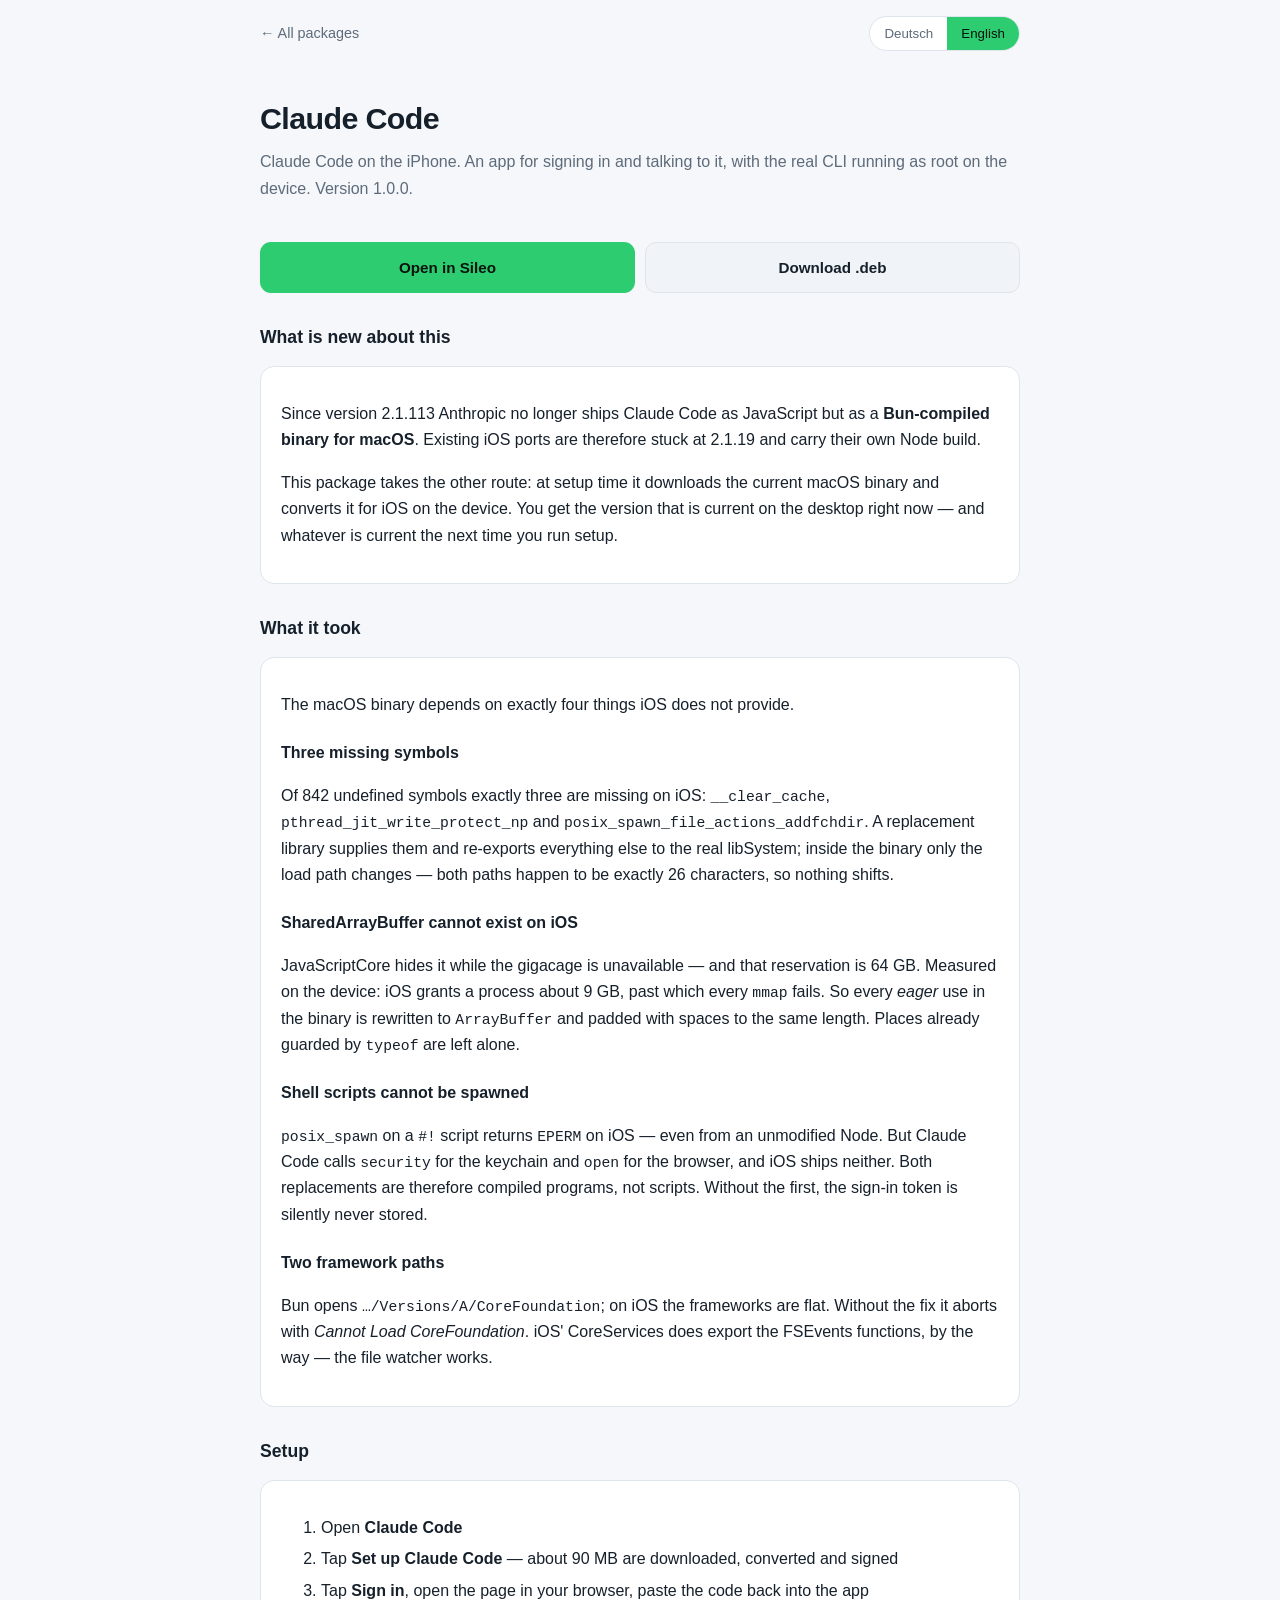
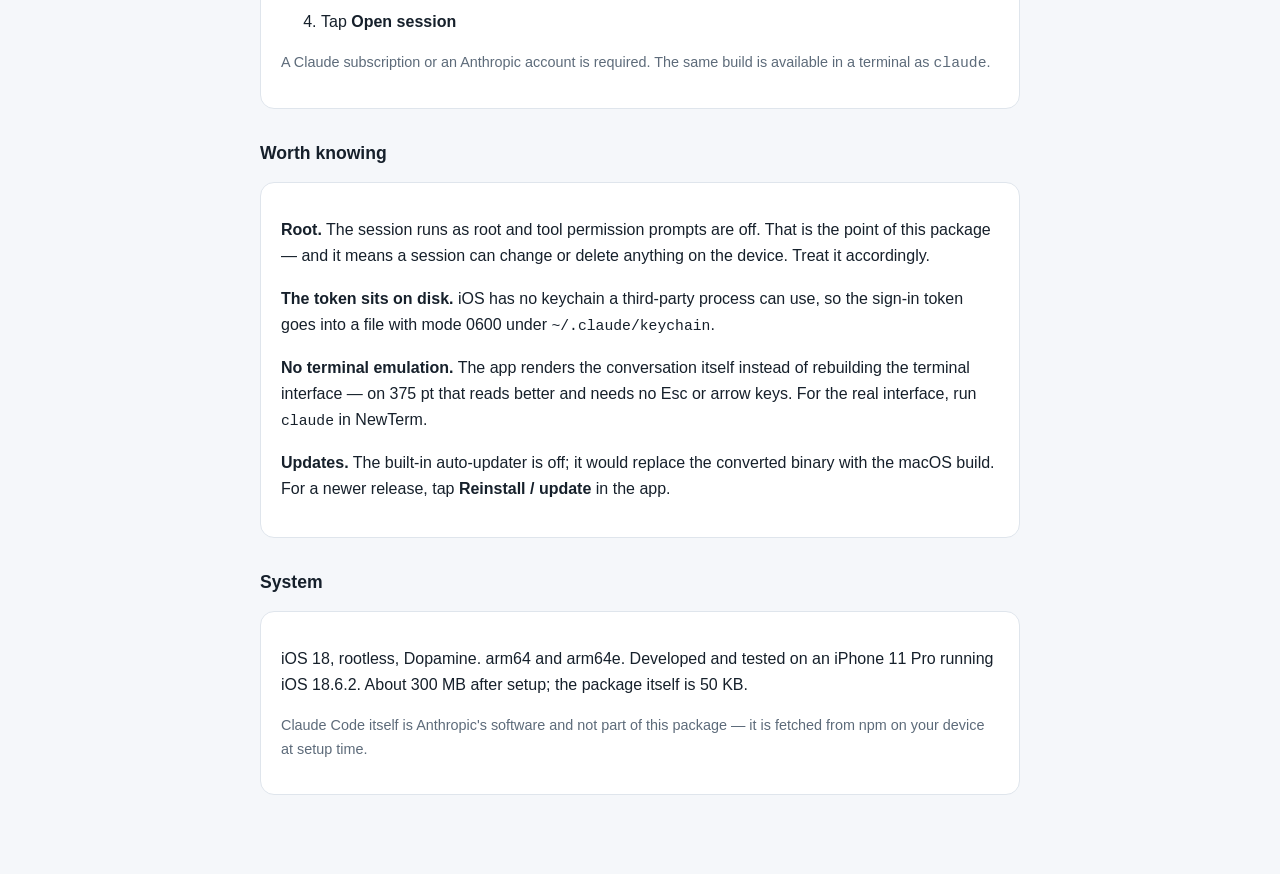
==== depictions/claudecode/index.html @ 3fb15349 "Claude Code 1.0.0: die echte CLI auf dem iPhone, als root Anthropic liefert Claude Code seit 2.1.113" ====
<!doctype html>
<html lang="de">
<head>
<meta charset="utf-8">
<meta name="viewport" content="width=device-width, initial-scale=1">
<title>Claude Code — GGTweaks</title>
<link rel="icon" href="../../favicon.png">
<link rel="stylesheet" href="../../assets/style.css">
<script src="../../assets/lang.js" defer></script>
</head>
<body>
<div class="wrap">

<div class="topbar">
  <a class="back" href="../../"><span data-lang="de">← Alle Pakete</span><span data-lang="en">← All packages</span></a>
  <div class="langtoggle" role="group" aria-label="Sprache / Language">
    <button id="btn-de" aria-pressed="true">Deutsch</button>
    <button id="btn-en" aria-pressed="false">English</button>
  </div>
</div>

<header>
  <h1>Claude Code</h1>
  <p class="lead" data-lang="de">
    Claude Code auf dem iPhone. App zum Anmelden und Unterhalten, dahinter läuft
    die echte CLI als root auf dem Gerät. Version 1.0.0.
  </p>
  <p class="lead" data-lang="en">
    Claude Code on the iPhone. An app for signing in and talking to it, with the
    real CLI running as root on the device. Version 1.0.0.
  </p>
</header>

<div class="btns">
  <a class="btn primary" href="sileo://source/https://fabiangold.github.io/ggtweaks/">
    <span data-lang="de">In Sileo öffnen</span><span data-lang="en">Open in Sileo</span>
  </a>
  <a class="btn plain" href="../../debs/com.ggtweaks.claudecode_1.0.0_iphoneos-arm64.deb">
    <span data-lang="de">.deb laden</span><span data-lang="en">Download .deb</span>
  </a>
</div>

<h2 data-lang="de">Was daran neu ist</h2>
<h2 data-lang="en">What is new about this</h2>
<div class="card">
  <p data-lang="de">
    Anthropic liefert Claude Code seit Fassung 2.1.113 nicht mehr als
    JavaScript, sondern als <strong>mit Bun übersetztes Binary für macOS</strong>.
    Bisherige Portierungen auf iOS hängen deshalb bei Fassung 2.1.19 fest und
    bringen ein eigenes Node mit.
  </p>
  <p data-lang="en">
    Since version 2.1.113 Anthropic no longer ships Claude Code as JavaScript
    but as a <strong>Bun-compiled binary for macOS</strong>. Existing iOS ports
    are therefore stuck at 2.1.19 and carry their own Node build.
  </p>
  <p data-lang="de">
    Dieses Paket geht den anderen Weg: es lädt beim Einrichten das aktuelle
    macOS-Binary und rechnet es auf dem Gerät auf iOS um. Du bekommst also die
    Fassung, die gerade auch auf dem Rechner läuft — und beim nächsten
    Einrichten die dann aktuelle.
  </p>
  <p data-lang="en">
    This package takes the other route: at setup time it downloads the current
    macOS binary and converts it for iOS on the device. You get the version that
    is current on the desktop right now — and whatever is current the next time
    you run setup.
  </p>
</div>

<h2 data-lang="de">Was dafür nötig war</h2>
<h2 data-lang="en">What it took</h2>
<div class="card">
  <p data-lang="de">
    Das macOS-Binary hängt an genau vier Dingen, die es unter iOS nicht gibt.
  </p>
  <p data-lang="en">
    The macOS binary depends on exactly four things iOS does not provide.
  </p>

  <h3 data-lang="de">Drei fehlende Symbole</h3>
  <h3 data-lang="en">Three missing symbols</h3>
  <p data-lang="de">
    Von 842 undefinierten Symbolen fehlen unter iOS genau drei:
    <code>__clear_cache</code>, <code>pthread_jit_write_protect_np</code> und
    <code>posix_spawn_file_actions_addfchdir</code>. Eine Ersatzbibliothek
    liefert sie nach und reicht alles Übrige an die echte libSystem weiter; im
    Binary wird nur der Ladepfad umgebogen — beide Pfade sind zufällig genau
    26 Zeichen lang, es verschiebt sich also kein Byte.
  </p>
  <p data-lang="en">
    Of 842 undefined symbols exactly three are missing on iOS:
    <code>__clear_cache</code>, <code>pthread_jit_write_protect_np</code> and
    <code>posix_spawn_file_actions_addfchdir</code>. A replacement library
    supplies them and re-exports everything else to the real libSystem; inside
    the binary only the load path changes — both paths happen to be exactly
    26 characters, so nothing shifts.
  </p>

  <h3 data-lang="de">SharedArrayBuffer kann es unter iOS nicht geben</h3>
  <h3 data-lang="en">SharedArrayBuffer cannot exist on iOS</h3>
  <p data-lang="de">
    JavaScriptCore blendet ihn aus, solange die Gigacage fehlt — und die will
    64 GB Adressraum reservieren. Am Gerät nachgemessen: iOS gibt einem Prozess
    rund 9 GB, darüber scheitert jedes <code>mmap</code>. Also wird jede
    <em>eifrige</em> Verwendung im Binary auf <code>ArrayBuffer</code>
    umgeschrieben und mit Leerzeichen auf dieselbe Länge gebracht. Stellen, die
    ohnehin mit <code>typeof</code> abgesichert sind, bleiben unangetastet.
  </p>
  <p data-lang="en">
    JavaScriptCore hides it while the gigacage is unavailable — and that
    reservation is 64 GB. Measured on the device: iOS grants a process about
    9 GB, past which every <code>mmap</code> fails. So every <em>eager</em> use
    in the binary is rewritten to <code>ArrayBuffer</code> and padded with
    spaces to the same length. Places already guarded by <code>typeof</code> are
    left alone.
  </p>

  <h3 data-lang="de">Skripte lassen sich nicht starten</h3>
  <h3 data-lang="en">Shell scripts cannot be spawned</h3>
  <p data-lang="de">
    <code>posix_spawn</code> auf ein <code>#!</code>-Skript liefert unter iOS
    <code>EPERM</code> — auch aus unverändertem Node heraus. Claude Code ruft
    aber <code>security</code> für den Schlüsselbund und <code>open</code> für
    den Browser auf, und beides bringt iOS nicht mit. Beide Ersätze sind deshalb
    übersetzte Programme, keine Skripte. Ohne den ersten wird das Anmeldetoken
    stillschweigend nicht gespeichert.
  </p>
  <p data-lang="en">
    <code>posix_spawn</code> on a <code>#!</code> script returns
    <code>EPERM</code> on iOS — even from an unmodified Node. But Claude Code
    calls <code>security</code> for the keychain and <code>open</code> for the
    browser, and iOS ships neither. Both replacements are therefore compiled
    programs, not scripts. Without the first, the sign-in token is silently
    never stored.
  </p>

  <h3 data-lang="de">Zwei Framework-Pfade</h3>
  <h3 data-lang="en">Two framework paths</h3>
  <p data-lang="de">
    Bun öffnet <code>…/Versions/A/CoreFoundation</code>; unter iOS liegen die
    Frameworks flach. Ohne die Korrektur bricht es mit
    <em>Cannot Load CoreFoundation</em> ab. iOS' CoreServices exportiert die
    FSEvents-Funktionen übrigens wirklich — der Dateiwächter läuft.
  </p>
  <p data-lang="en">
    Bun opens <code>…/Versions/A/CoreFoundation</code>; on iOS the frameworks
    are flat. Without the fix it aborts with <em>Cannot Load CoreFoundation</em>.
    iOS' CoreServices does export the FSEvents functions, by the way — the file
    watcher works.
  </p>
</div>

<h2 data-lang="de">Einrichten</h2>
<h2 data-lang="en">Setup</h2>
<div class="card">
  <ol data-lang="de">
    <li><strong>Claude Code</strong> öffnen</li>
    <li><strong>Claude Code einrichten</strong> antippen — rund 90 MB werden
        geladen, umgerechnet und signiert</li>
    <li><strong>Anmelden</strong> antippen, die Seite im Browser öffnen, den
        Code zurück in die App einfügen</li>
    <li><strong>Sitzung öffnen</strong></li>
  </ol>
  <ol data-lang="en">
    <li>Open <strong>Claude Code</strong></li>
    <li>Tap <strong>Set up Claude Code</strong> — about 90 MB are downloaded,
        converted and signed</li>
    <li>Tap <strong>Sign in</strong>, open the page in your browser, paste the
        code back into the app</li>
    <li>Tap <strong>Open session</strong></li>
  </ol>
  <p class="note" data-lang="de">
    Ein Claude-Abonnement oder ein Anthropic-Konto ist Voraussetzung. Im
    Terminal steht derselbe Stand als <code>claude</code> bereit.
  </p>
  <p class="note" data-lang="en">
    A Claude subscription or an Anthropic account is required. The same build is
    available in a terminal as <code>claude</code>.
  </p>
</div>

<h2 data-lang="de">Was du wissen solltest</h2>
<h2 data-lang="en">Worth knowing</h2>
<div class="card">
  <p data-lang="de">
    <strong>Root.</strong> Die Sitzung läuft als root und die Rückfragen vor
    Werkzeugaufrufen sind abgeschaltet. Genau darum geht es bei diesem Paket —
    und es heißt, dass eine Sitzung alles auf dem Gerät ändern oder löschen
    kann. Entsprechend behandeln.
  </p>
  <p data-lang="en">
    <strong>Root.</strong> The session runs as root and tool permission prompts
    are off. That is the point of this package — and it means a session can
    change or delete anything on the device. Treat it accordingly.
  </p>
  <p data-lang="de">
    <strong>Das Token liegt im Klartext.</strong> iOS hat keinen Schlüsselbund,
    den ein fremder Prozess benutzen kann. Das Anmeldetoken landet deshalb in
    einer Datei mit Modus 0600 unter <code>~/.claude/keychain</code>.
  </p>
  <p data-lang="en">
    <strong>The token sits on disk.</strong> iOS has no keychain a third-party
    process can use, so the sign-in token goes into a file with mode 0600 under
    <code>~/.claude/keychain</code>.
  </p>
  <p data-lang="de">
    <strong>Keine Terminalnachbildung.</strong> Die App stellt die Unterhaltung
    selbst dar statt die Terminaloberfläche nachzubauen — auf 375 pt liest sich
    das besser und kommt ohne Esc und Pfeiltasten aus. Wer die echte Oberfläche
    will, startet <code>claude</code> in NewTerm.
  </p>
  <p data-lang="en">
    <strong>No terminal emulation.</strong> The app renders the conversation
    itself instead of rebuilding the terminal interface — on 375 pt that reads
    better and needs no Esc or arrow keys. For the real interface, run
    <code>claude</code> in NewTerm.
  </p>
  <p data-lang="de">
    <strong>Aktualisieren.</strong> Der eingebaute Autoupdater ist abgeschaltet;
    er würde das umgerechnete Binary durch das macOS-Build ersetzen. Für eine
    neuere Fassung in der App <strong>Neu einrichten</strong> antippen.
  </p>
  <p data-lang="en">
    <strong>Updates.</strong> The built-in auto-updater is off; it would replace
    the converted binary with the macOS build. For a newer release, tap
    <strong>Reinstall / update</strong> in the app.
  </p>
</div>

<h2 data-lang="de">System</h2>
<h2 data-lang="en">System</h2>
<div class="card">
  <p data-lang="de">
    iOS 18, rootless, Dopamine. arm64 und arm64e. Entwickelt und geprüft auf
    einem iPhone 11 Pro mit iOS 18.6.2. Rund 300 MB nach dem Einrichten, das
    Paket selbst 50 KB.
  </p>
  <p data-lang="en">
    iOS 18, rootless, Dopamine. arm64 and arm64e. Developed and tested on an
    iPhone 11 Pro running iOS 18.6.2. About 300 MB after setup; the package
    itself is 50 KB.
  </p>
  <p class="note" data-lang="de">
    Claude Code selbst ist Software von Anthropic und nicht Teil dieses Pakets —
    es wird beim Einrichten auf deinem Gerät von npm geladen.
  </p>
  <p class="note" data-lang="en">
    Claude Code itself is Anthropic's software and not part of this package — it
    is fetched from npm on your device at setup time.
  </p>
</div>

</div>
</body>
</html>
---- assets/style.css ----
/* Gemeinsame Gestaltung für Startseite und Paketseiten. */
:root {
  --bg:#0e141b; --card:#161f2a; --line:#243140;
  --fg:#e8eef5; --dim:#93a3b5; --accent:#2ecc71;
}
* { box-sizing:border-box; }
body {
  margin:0; padding:0 20px 64px;
  font:16px/1.65 -apple-system, BlinkMacSystemFont, "Segoe UI", Roboto, sans-serif;
  background:var(--bg); color:var(--fg);
}
.wrap { max-width:760px; margin:0 auto; }
a { color:var(--accent); }

/* Kopfzeile mit Sprachumschalter */
.topbar {
  display:flex; align-items:center; justify-content:space-between;
  padding:16px 0; gap:12px;
}
.back { color:var(--dim); text-decoration:none; font-size:.9rem; }
.back:hover { color:var(--accent); }
.langtoggle {
  display:inline-flex; border:1px solid var(--line); border-radius:999px;
  overflow:hidden; background:var(--card); flex:0 0 auto;
}
.langtoggle button {
  appearance:none; border:0; background:transparent; color:var(--dim);
  font:600 13px/1 inherit; padding:9px 14px; cursor:pointer;
}
.langtoggle button[aria-pressed="true"] { background:var(--accent); color:#08130c; }

header { padding:12px 0 26px; }
header.center { text-align:center; }
header img { width:96px; height:96px; border-radius:22px; }
h1 { font-size:1.9rem; margin:14px 0 6px; letter-spacing:-.02em; }
.lead { color:var(--dim); margin:0; }

h2 { font-size:1.1rem; margin:30px 0 10px; }
h3 { font-size:1rem; margin:22px 0 4px; }

.card {
  background:var(--card); border:1px solid var(--line);
  border-radius:14px; padding:18px 20px; margin:14px 0;
}
/* Paketliste auf der Startseite */
a.pkg {
  display:block; text-decoration:none; color:inherit;
  background:var(--card); border:1px solid var(--line);
  border-radius:14px; padding:18px 20px; margin:12px 0;
}
a.pkg:hover { border-color:var(--accent); }
a.pkg .name { font-weight:600; font-size:1.05rem; }
a.pkg .ver { color:var(--dim); font-size:.85rem; font-weight:400; margin-left:8px; }
a.pkg .desc { color:var(--dim); margin:5px 0 0; font-size:.95rem; }

code, .url { font-family:ui-monospace, SFMono-Regular, Menlo, monospace; font-size:.92rem; }
.url {
  display:block; background:#0b1017; border:1px solid var(--line);
  border-radius:10px; padding:12px 14px; margin:10px 0 4px;
  color:var(--accent); word-break:break-all; user-select:all;
}
ul { padding-left:20px; margin:8px 0; }
li { margin:5px 0; }
table { width:100%; border-collapse:collapse; font-size:.94rem; }
td { padding:7px 0; border-bottom:1px solid var(--line); vertical-align:top; }
td:first-child { color:var(--dim); width:38%; }
tr:last-child td { border-bottom:0; }

.note { color:var(--dim); font-size:.9rem; }
.btns { display:flex; gap:10px; flex-wrap:wrap; margin:14px 0 0; }
.btn {
  flex:1 1 150px; text-align:center; text-decoration:none; padding:12px 16px;
  border-radius:11px; font-weight:600; font-size:.95rem; border:1px solid var(--line);
}
.btn.primary { background:var(--accent); color:#08130c; border-color:transparent; }
.btn.plain { background:#0b1017; color:var(--fg); }
footer { color:var(--dim); font-size:.85rem; padding-top:32px; border-top:1px solid var(--line); margin-top:36px; }

html[lang="de"] [data-lang="en"], html[lang="en"] [data-lang="de"] { display:none; }

@media (prefers-color-scheme: light) {
  :root { --bg:#f5f7fa; --card:#fff; --line:#dfe5ec; --fg:#16202b; --dim:#5d6b7a; }
  .url, .btn.plain { background:#f0f3f7; }
}
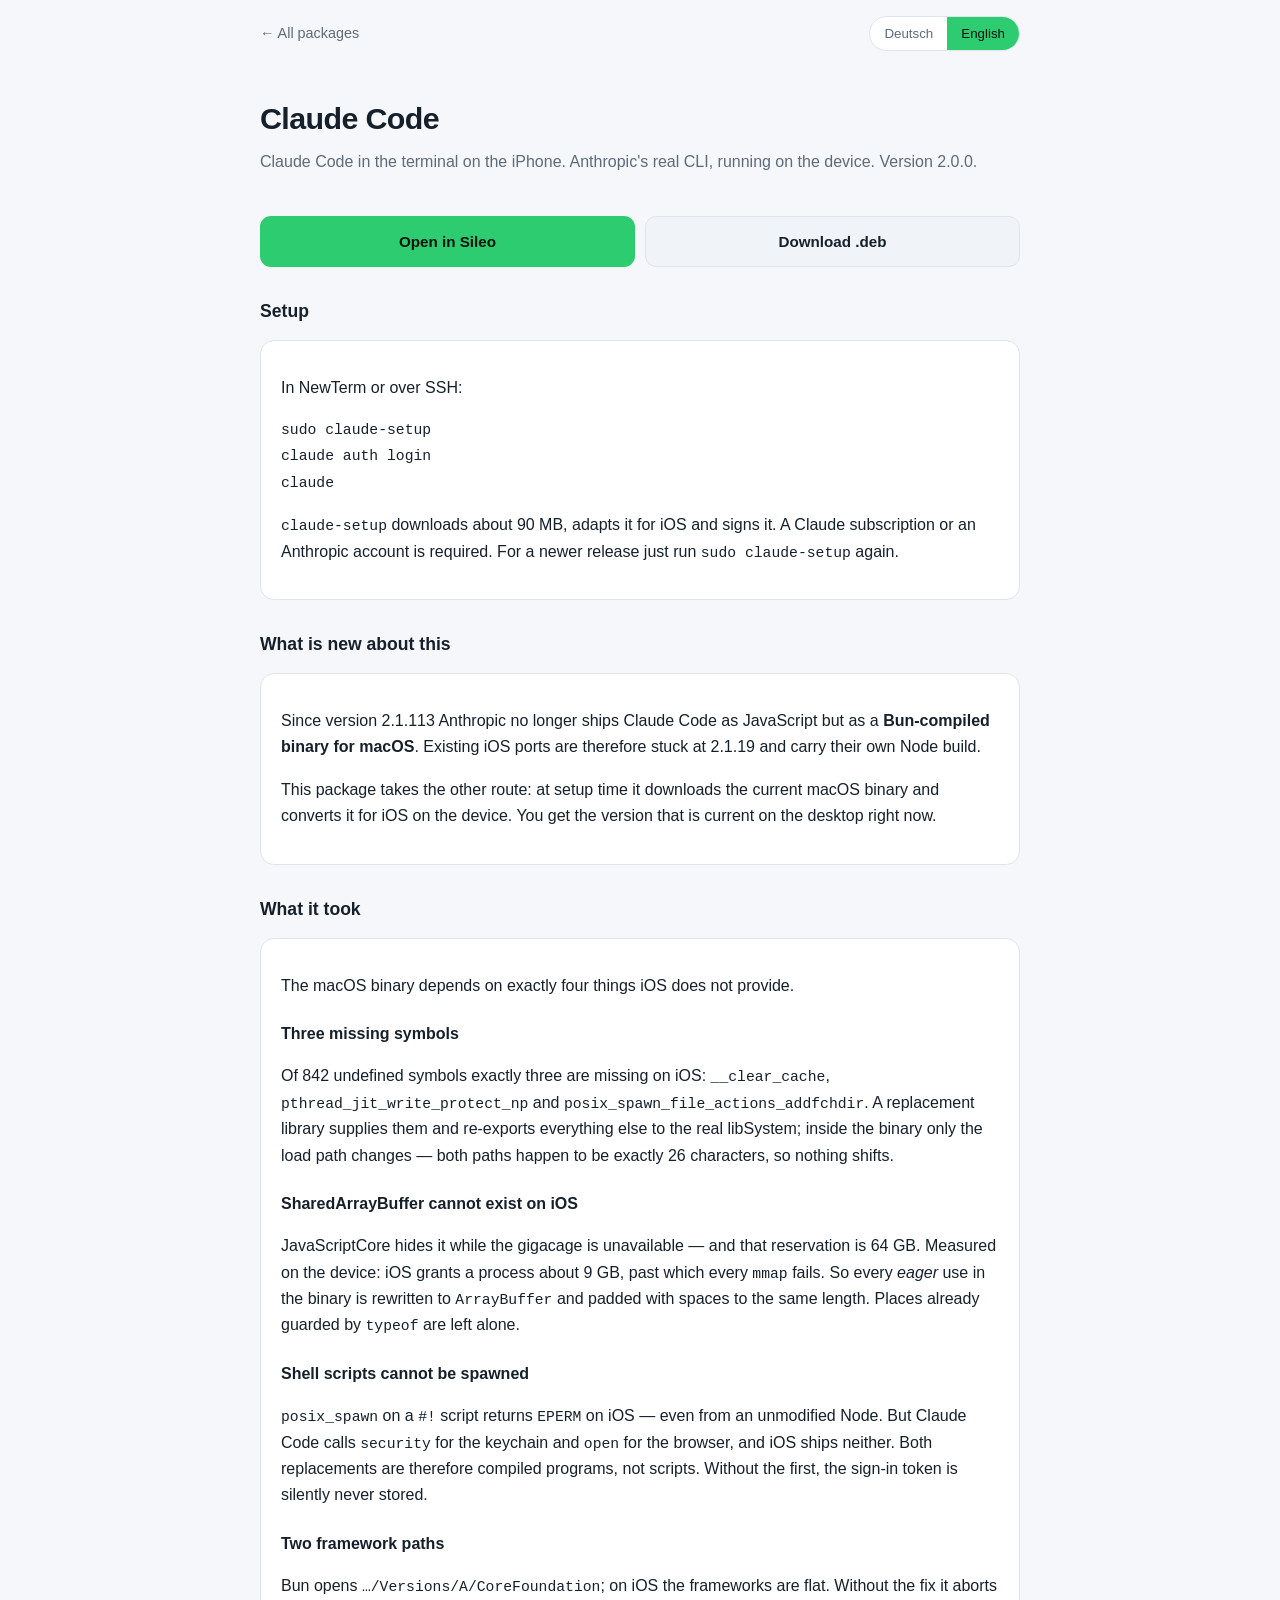
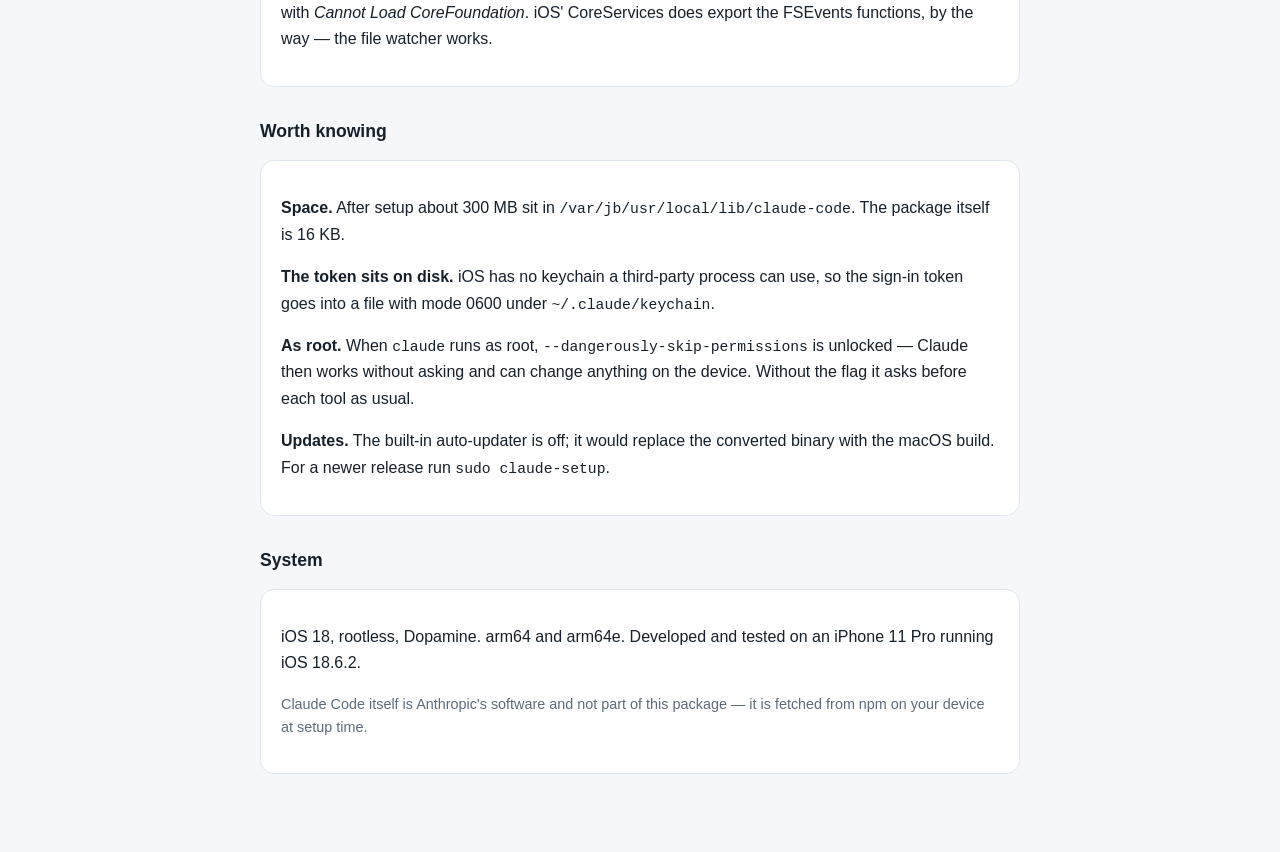
==== commit 8e5b7594: "Claude Code 2.0.0: nur noch Terminal, App und Daemon entfallen Die eigene Oberflaeche brachte nichts" ====
--- a/depictions/claudecode/index.html
+++ b/depictions/claudecode/index.html
@@ -22,12 +22,12 @@
 <header>
   <h1>Claude Code</h1>
   <p class="lead" data-lang="de">
-    Claude Code auf dem iPhone. App zum Anmelden und Unterhalten, dahinter läuft
-    die echte CLI als root auf dem Gerät. Version 1.0.0.
+    Claude Code im Terminal auf dem iPhone. Die echte CLI von Anthropic, auf dem
+    Gerät ausgeführt. Version 2.0.0.
   </p>
   <p class="lead" data-lang="en">
-    Claude Code on the iPhone. An app for signing in and talking to it, with the
-    real CLI running as root on the device. Version 1.0.0.
+    Claude Code in the terminal on the iPhone. Anthropic's real CLI, running on
+    the device. Version 2.0.0.
   </p>
 </header>
 
@@ -35,9 +35,29 @@
   <a class="btn primary" href="sileo://source/https://fabiangold.github.io/ggtweaks/">
     <span data-lang="de">In Sileo öffnen</span><span data-lang="en">Open in Sileo</span>
   </a>
-  <a class="btn plain" href="../../debs/com.ggtweaks.claudecode_1.0.0_iphoneos-arm64.deb">
+  <a class="btn plain" href="../../debs/com.ggtweaks.claudecode_2.0.0_iphoneos-arm64.deb">
     <span data-lang="de">.deb laden</span><span data-lang="en">Download .deb</span>
   </a>
+</div>
+
+<h2 data-lang="de">Einrichten</h2>
+<h2 data-lang="en">Setup</h2>
+<div class="card">
+  <p data-lang="de">In NewTerm oder über SSH:</p>
+  <p data-lang="en">In NewTerm or over SSH:</p>
+  <pre><code>sudo claude-setup
+claude auth login
+claude</code></pre>
+  <p data-lang="de">
+    <code>claude-setup</code> lädt rund 90 MB, passt sie für iOS an und
+    signiert. Ein Claude-Abonnement oder ein Anthropic-Konto ist Voraussetzung.
+    Für eine neuere Fassung einfach wieder <code>sudo claude-setup</code>.
+  </p>
+  <p data-lang="en">
+    <code>claude-setup</code> downloads about 90 MB, adapts it for iOS and signs
+    it. A Claude subscription or an Anthropic account is required. For a newer
+    release just run <code>sudo claude-setup</code> again.
+  </p>
 </div>
 
 <h2 data-lang="de">Was daran neu ist</h2>
@@ -57,14 +77,12 @@
   <p data-lang="de">
     Dieses Paket geht den anderen Weg: es lädt beim Einrichten das aktuelle
     macOS-Binary und rechnet es auf dem Gerät auf iOS um. Du bekommst also die
-    Fassung, die gerade auch auf dem Rechner läuft — und beim nächsten
-    Einrichten die dann aktuelle.
+    Fassung, die gerade auch auf dem Rechner läuft.
   </p>
   <p data-lang="en">
     This package takes the other route: at setup time it downloads the current
     macOS binary and converts it for iOS on the device. You get the version that
-    is current on the desktop right now — and whatever is current the next time
-    you run setup.
+    is current on the desktop right now.
   </p>
 </div>
 
@@ -151,48 +169,16 @@
   </p>
 </div>
 
-<h2 data-lang="de">Einrichten</h2>
-<h2 data-lang="en">Setup</h2>
-<div class="card">
-  <ol data-lang="de">
-    <li><strong>Claude Code</strong> öffnen</li>
-    <li><strong>Claude Code einrichten</strong> antippen — rund 90 MB werden
-        geladen, umgerechnet und signiert</li>
-    <li><strong>Anmelden</strong> antippen, die Seite im Browser öffnen, den
-        Code zurück in die App einfügen</li>
-    <li><strong>Sitzung öffnen</strong></li>
-  </ol>
-  <ol data-lang="en">
-    <li>Open <strong>Claude Code</strong></li>
-    <li>Tap <strong>Set up Claude Code</strong> — about 90 MB are downloaded,
-        converted and signed</li>
-    <li>Tap <strong>Sign in</strong>, open the page in your browser, paste the
-        code back into the app</li>
-    <li>Tap <strong>Open session</strong></li>
-  </ol>
-  <p class="note" data-lang="de">
-    Ein Claude-Abonnement oder ein Anthropic-Konto ist Voraussetzung. Im
-    Terminal steht derselbe Stand als <code>claude</code> bereit.
-  </p>
-  <p class="note" data-lang="en">
-    A Claude subscription or an Anthropic account is required. The same build is
-    available in a terminal as <code>claude</code>.
-  </p>
-</div>
-
 <h2 data-lang="de">Was du wissen solltest</h2>
 <h2 data-lang="en">Worth knowing</h2>
 <div class="card">
   <p data-lang="de">
-    <strong>Root.</strong> Die Sitzung läuft als root und die Rückfragen vor
-    Werkzeugaufrufen sind abgeschaltet. Genau darum geht es bei diesem Paket —
-    und es heißt, dass eine Sitzung alles auf dem Gerät ändern oder löschen
-    kann. Entsprechend behandeln.
-  </p>
-  <p data-lang="en">
-    <strong>Root.</strong> The session runs as root and tool permission prompts
-    are off. That is the point of this package — and it means a session can
-    change or delete anything on the device. Treat it accordingly.
+    <strong>Platz.</strong> Nach dem Einrichten liegen rund 300 MB unter
+    <code>/var/jb/usr/local/lib/claude-code</code>. Das Paket selbst ist 16 KB.
+  </p>
+  <p data-lang="en">
+    <strong>Space.</strong> After setup about 300 MB sit in
+    <code>/var/jb/usr/local/lib/claude-code</code>. The package itself is 16 KB.
   </p>
   <p data-lang="de">
     <strong>Das Token liegt im Klartext.</strong> iOS hat keinen Schlüsselbund,
@@ -205,26 +191,26 @@
     <code>~/.claude/keychain</code>.
   </p>
   <p data-lang="de">
-    <strong>Keine Terminalnachbildung.</strong> Die App stellt die Unterhaltung
-    selbst dar statt die Terminaloberfläche nachzubauen — auf 375 pt liest sich
-    das besser und kommt ohne Esc und Pfeiltasten aus. Wer die echte Oberfläche
-    will, startet <code>claude</code> in NewTerm.
-  </p>
-  <p data-lang="en">
-    <strong>No terminal emulation.</strong> The app renders the conversation
-    itself instead of rebuilding the terminal interface — on 375 pt that reads
-    better and needs no Esc or arrow keys. For the real interface, run
-    <code>claude</code> in NewTerm.
+    <strong>Als root.</strong> Läuft <code>claude</code> als root, ist
+    <code>--dangerously-skip-permissions</code> freigeschaltet — Claude arbeitet
+    dann ohne Rückfrage und kann alles auf dem Gerät ändern. Ohne den Schalter
+    wird wie gewohnt vor jedem Werkzeug gefragt.
+  </p>
+  <p data-lang="en">
+    <strong>As root.</strong> When <code>claude</code> runs as root,
+    <code>--dangerously-skip-permissions</code> is unlocked — Claude then works
+    without asking and can change anything on the device. Without the flag it
+    asks before each tool as usual.
   </p>
   <p data-lang="de">
     <strong>Aktualisieren.</strong> Der eingebaute Autoupdater ist abgeschaltet;
     er würde das umgerechnete Binary durch das macOS-Build ersetzen. Für eine
-    neuere Fassung in der App <strong>Neu einrichten</strong> antippen.
+    neuere Fassung <code>sudo claude-setup</code>.
   </p>
   <p data-lang="en">
     <strong>Updates.</strong> The built-in auto-updater is off; it would replace
-    the converted binary with the macOS build. For a newer release, tap
-    <strong>Reinstall / update</strong> in the app.
+    the converted binary with the macOS build. For a newer release run
+    <code>sudo claude-setup</code>.
   </p>
 </div>
 
@@ -233,13 +219,11 @@
 <div class="card">
   <p data-lang="de">
     iOS 18, rootless, Dopamine. arm64 und arm64e. Entwickelt und geprüft auf
-    einem iPhone 11 Pro mit iOS 18.6.2. Rund 300 MB nach dem Einrichten, das
-    Paket selbst 50 KB.
+    einem iPhone 11 Pro mit iOS 18.6.2.
   </p>
   <p data-lang="en">
     iOS 18, rootless, Dopamine. arm64 and arm64e. Developed and tested on an
-    iPhone 11 Pro running iOS 18.6.2. About 300 MB after setup; the package
-    itself is 50 KB.
+    iPhone 11 Pro running iOS 18.6.2.
   </p>
   <p class="note" data-lang="de">
     Claude Code selbst ist Software von Anthropic und nicht Teil dieses Pakets —
